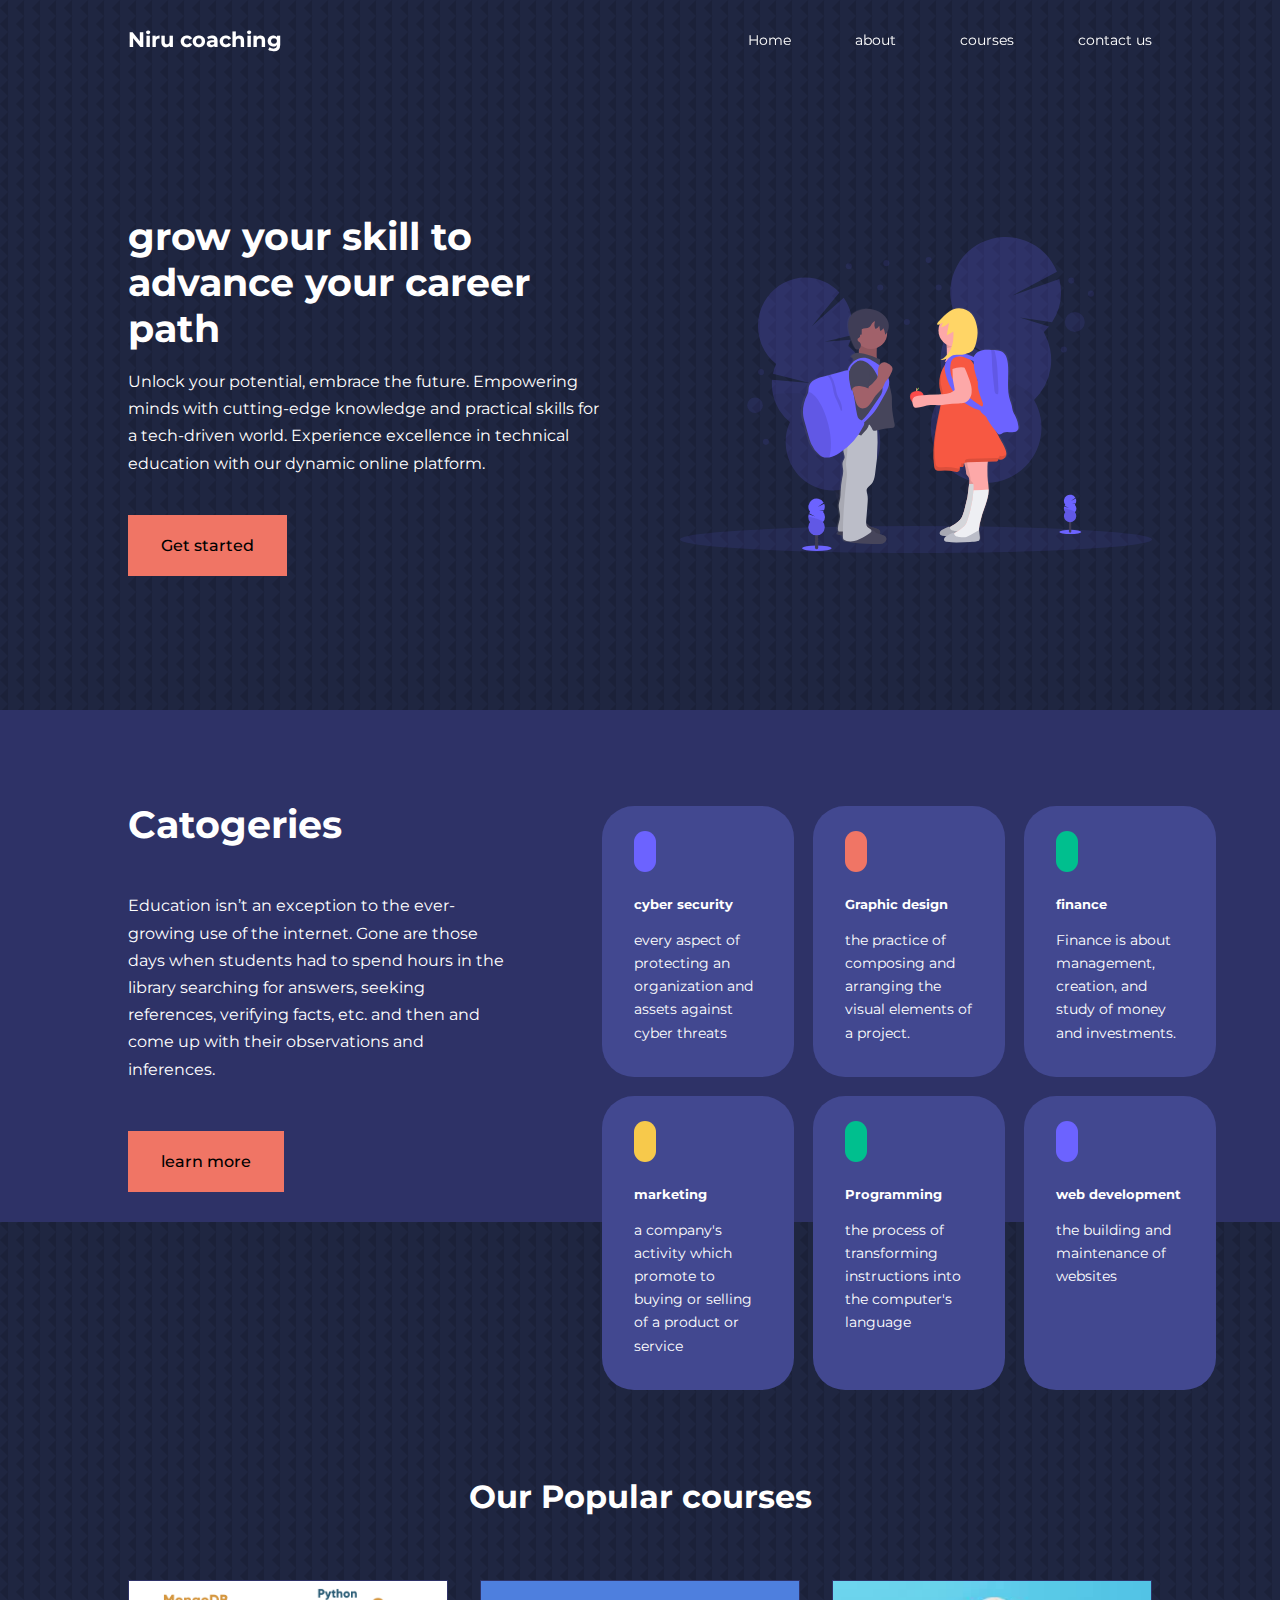
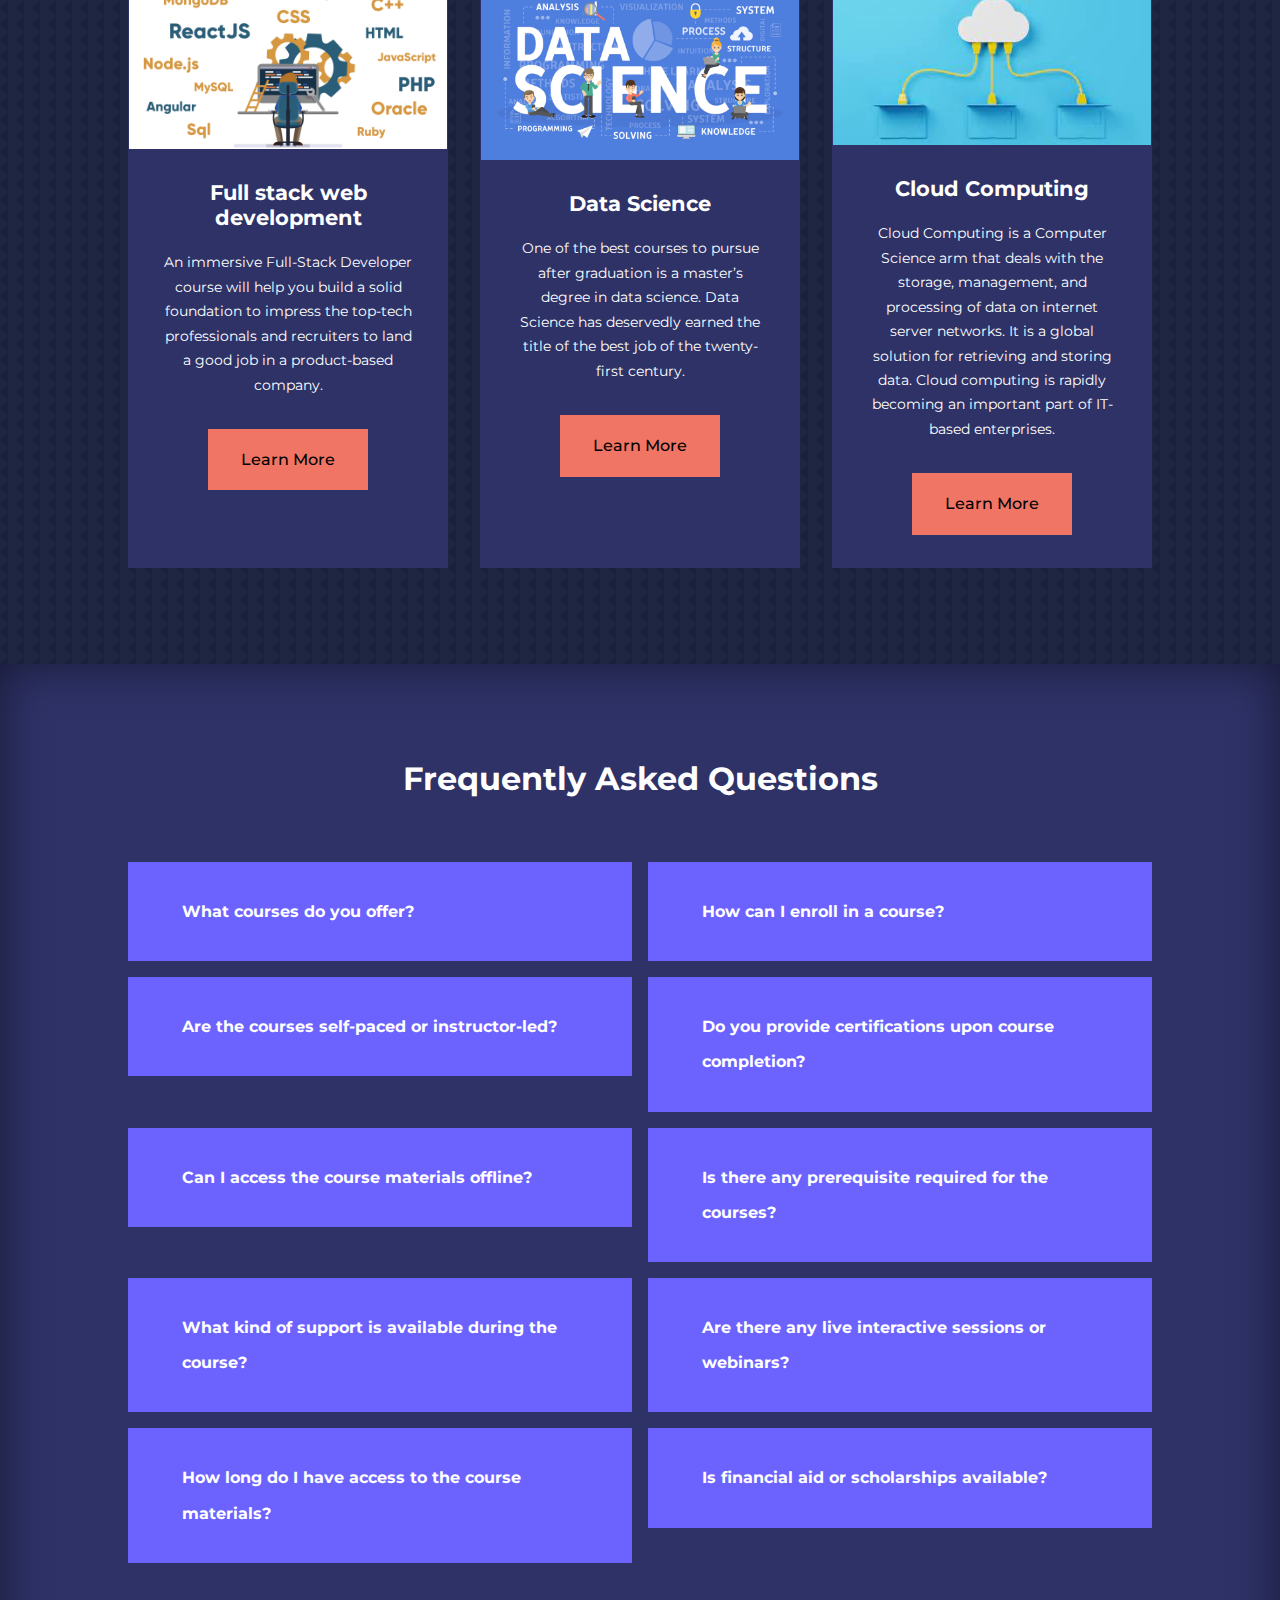
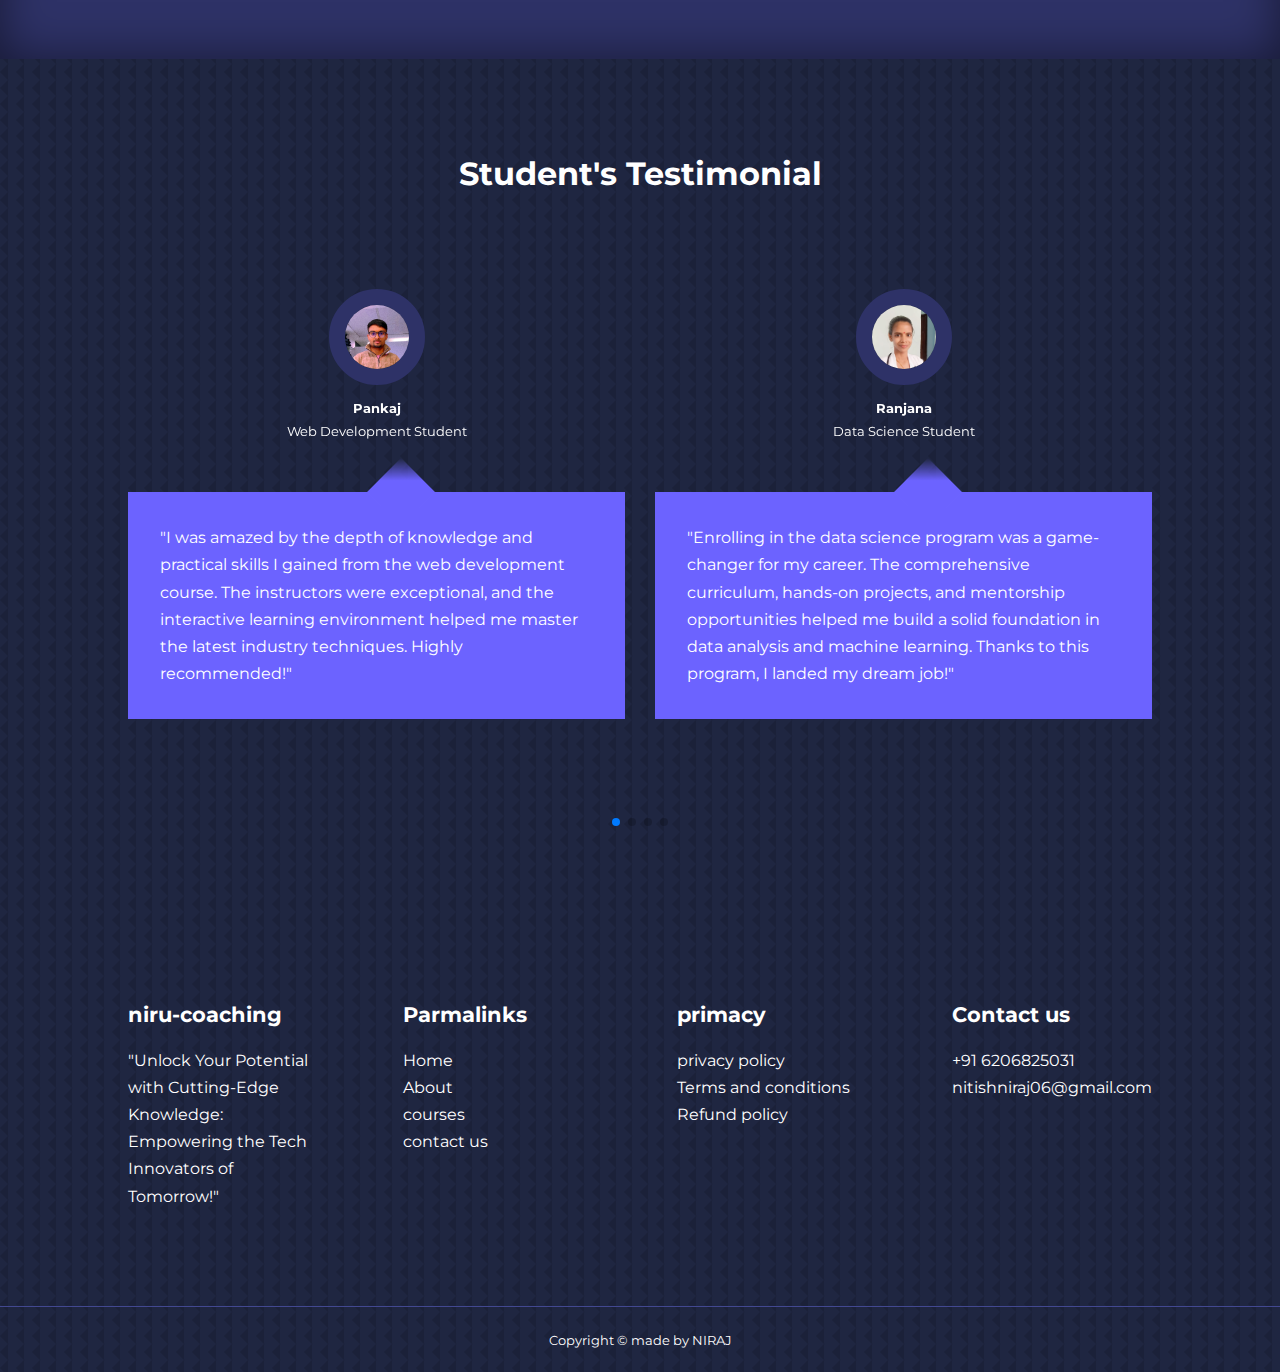
==== niru coaching/index.html @ 02f6eb76 "Add files via upload" ====
<!DOCTYPE html>
<html lang="en">

<head>
    <meta charset="UTF-8">
    <meta http-equiv="X-UA-Compatible" content="IE=edge">
    <meta name="viewport" content="width=device-width, initial-scale=1.0">
    <title>niru-coaching</title>

    <!-- FONTAWSOME CDN -->
    <link rel="stylesheet" href="https://cdnjs.cloudflare.com/ajax/libs/font-awesome/6.4.0/css/all.min.css"
        integrity="sha512-iecdLmaskl7CVkqkXNQ/ZH/XLlvWZOJyj7Yy7tcenmpD1ypASozpmT/E0iPtmFIB46ZmdtAc9eNBvH0H/ZpiBw=="
        crossorigin="anonymous" referrerpolicy="no-referrer" />

    <!-- google font -->
    <link rel="preconnect" href="https://fonts.googleapis.com">
    <link rel="preconnect" href="https://fonts.gstatic.com" crossorigin>
    <link href="https://fonts.googleapis.com/css2?family=Montserrat:wght@300;400;500;600;700&display=swap"
        rel="stylesheet">

    <!-------------- sweiper js CDN --------------------->
    <link rel="stylesheet" href="https://cdn.jsdelivr.net/npm/swiper@9/swiper-bundle.min.css" />
    <script src="https://cdn.jsdelivr.net/npm/swiper@9/swiper-bundle.min.js"></script>

    <link rel="stylesheet" href="./css/style.css">
    
    <style>
        body{ background-image: url(./images/bg-texture.png); }
    </style>


<!---------------- FAVICON ------------------->
<link rel="apple-touch-icon" sizes="180x180" href=".favicon/apple-touch-icon.png">
<link rel="icon" type="image/png" sizes="32x32" href="favicon/favicon-32x32.png">
<link rel="icon" type="image/png" sizes="16x16" href="favicon/favicon-16x16.png">
<link rel="manifest" href="favicon/site.webmanifest">
<meta name="msapplication-TileColor" content="#da532c">
<meta name="theme-color" content="#ffffff">



</head>

<body>
   
   
   
   
    <nav>
        <div class="container nav__container">
            <a href="index.html">
                <h4>Niru coaching</h4>
            </a>
            <ul class="nav__menu">
                <li><a href="index.html">Home</a></li>
                <li><a href="about.html">about</a></li>
                <li><a href="courses.html">courses</a></li>
                <li><a href="contact.html">contact us</a></li>
            </ul>
            <button id="open-menu-btn"><i class="fa-solid fa-bars"></i></i></button>
            <button id="close-menu-btn"><i class="fa-solid fa-xmark"></i></i></button>
        </div>
    </nav>


    
    <!--------------------------------- END OF NAVBAR -------------------------------->


    
    <header>
        <div class="container header__container">
            <div class="header__left">
                <h1>grow your skill to advance your career path</h1>
                <p>Unlock your potential, embrace the future. Empowering minds with cutting-edge knowledge and practical skills for a tech-driven world. Experience excellence in technical education with our dynamic online platform.</p>
                <a href="courses.html" class="btn btn-primery">Get started</a>

            </div>

            <div class="header__right">
                <div class="header__right-image">
                    <img src="images/header.svg">
                </div>
            </div>
        </div>
    </header>
    <!--------------------------------- END OF HEADER -------------------------------->
    <section class="categories">
        <div class="container catogeries__container">
            <div class="categories__left">
                <h1>Catogeries</h1>
                <p>Education isn’t an exception to the ever-growing use of the internet. Gone are those days when students had to spend hours in the library searching for answers, seeking references, verifying facts, etc. and then and come up with their observations and inferences.</p>
                <a href="#" class="btn">learn more</a>
            </div>

            <div class="catogeries__right">
                <article class="catogory">
                    <span class="catogory__icon"><i class="fa-solid fa-lock"></i></span>
                    <h5>cyber security</h5>
                    <p>every aspect of protecting an organization and assets against cyber threats</p>
                </article>

                <article class="catogory">
                    <span class="catogory__icon"><i class="fa-solid fa-wand-magic-sparkles"></i></span>
                    <h5>Graphic design</h5>
                    <p>the practice of composing and arranging the visual elements of a project.</p>
                </article>

                <article class="catogory">
                    <span class="catogory__icon"><i class="fa-sharp fa-solid fa-indian-rupee-sign"></i></span>
                    <h5>finance</h5>
                    <p>Finance is about management, creation, and study of money and investments.</p>
                </article>

                <article class="catogory">
                    <span class="catogory__icon"><i class="fa-solid fa-bullhorn"></i></span>
                    <h5>marketing</h5>
                    <p>a company's activity which promote to buying or selling of a product or service</p>
                </article>

                <article class="catogory">
                    <span class="catogory__icon"><i class="fa-solid fa-code"></i></i></span>
                    <h5>Programming</h5>
                    <p>the process of transforming instructions into the computer's language</p>
                </article>

                <article class="catogory">
                    <span class="catogory__icon"><i class="fa-solid fa-globe"></i></span>
                    <h5>web development</h5>
                    <p>the building and maintenance of websites</p>
                </article>
            </div>
        </div>
    </section>
    <!--------------------------------- END OF CATOGERY SECTION -------------------------------->
    <section class="courses">
        <h2>Our Popular courses</h2>
        <div class="container courses__container">
            <article class="course">
                <div class="course__image">
                    <img src="./images/course1.jpg" alt="">
                </div>
                <div class="course__info">
                    <h4>Full stack web development</h4>
                    <p>An immersive Full-Stack Developer course will help you build a solid foundation to impress the top-tech professionals and recruiters to land a good job in a product-based company.</p>
                    <a href="courses.html" class="btn btn-primery">Learn More</a>
                </div>
            </article>

            <article class="course">
                <div class="course__image">
                    <img src="./images/course2.jpg" alt="">
                </div>
                <div class="course__info">
                    <h4>Data Science</h4>
                    <p>One of the best courses to pursue after graduation is a master’s degree in data science. Data Science has deservedly earned the title of the best job of the twenty-first century.</p>
                    <a href="courses.html" class="btn btn-primery">Learn More</a>
                </div>
            </article>

            <article class="course">
                <div class="course__image">
                    <img src="./images/course3.jpg" alt="">
                </div>
                <div class="course__info">
                    <h4>Cloud Computing</h4>
                    <p>Cloud Computing is a Computer Science arm that deals with the storage, management, and processing of data on internet server networks. It is a global solution for retrieving and storing data. Cloud computing is rapidly becoming an important part of IT-based enterprises.</p>
                    <a href="courses.html" class="btn btn-primery">Learn More</a>
                </div>
            </article>
        </div>
    </section>

    <!--------------------------------- END OF POPULAR COURSES -------------------------------->

    <section class="faqs">
        <h2>Frequently Asked Questions</h2>
        <div class="container faqs__container">
            <article class="faq">
                <div class="faq_icon"><i class="fa-solid fa-plus"></i></div>
                <div class="question__answer">
                    <h4>What courses do you offer?</h4>
                    <p>We offer a wide range of courses covering various technical disciplines such as programming, web development, data science, artificial intelligence, cybersecurity, and more. Our course catalog is constantly expanding to meet the evolving demands of the industry.</p>
                </div>
            </article>

            <article class="faq">
                <div class="faq_icon"><i class="fa-solid fa-plus"></i></div>
                <div class="question__answer">
                    <h4>How can I enroll in a course?</h4>
                    <p>Enrolling in a course is easy! Simply visit our website, browse through the available courses, and select the one you're interested in. Click on the "Enroll" button, and you'll be guided through the enrollment process, which typically involves creating an account and making the necessary payment.</p>
                </div>
            </article>

            <article class="faq">
                <div class="faq_icon"><i class="fa-solid fa-plus"></i></i></div>
                <div class="question__answer">
                    <h4>Are the courses self-paced or instructor-led?</h4>
                    <p>We offer both self-paced and instructor-led courses to cater to different learning preferences. Self-paced courses allow you to study at your own convenience and progress through the materials at your preferred pace. Instructor-led courses provide structured learning with designated class timings and the opportunity to interact with instructors and fellow learners.</p>
                </div>
            </article>

            <article class="faq">
                <div class="faq_icon"><i class="fa-solid fa-plus"></i></div>
                <div class="question__answer">
                    <h4>Do you provide certifications upon course completion?</h4>
                    <p>Yes, upon successful completion of a course, we provide certifications that validate your skills and knowledge in the respective field. Our certifications are recognized and respected in the industry, helping you enhance your professional profile and career prospects.</p>
                </div>
            </article>

            <article class="faq">
                <div class="faq_icon"><i class="fa-solid fa-plus"></i></div>
                <div class="question__answer">
                    <h4>Can I access the course materials offline?</h4>
                    <p>Our courses are primarily delivered through our online platform, allowing you to access the course materials anytime and anywhere with an internet connection. However, in some cases, we offer downloadable resources that you can access offline for specific modules or lessons.</p>
                </div>
            </article>

            <article class="faq">
                <div class="faq_icon"><i class="fa-solid fa-plus"></i></div>
                <div class="question__answer">
                    <h4>Is there any prerequisite required for the courses?</h4>
                    <p>The prerequisite knowledge varies depending on the course. Some courses may have specific prerequisites, such as familiarity with a programming language or basic understanding of certain concepts. However, we also offer beginner-level courses that assume no prior knowledge, making them suitable for individuals with little to no technical background.</p>
                </div>
            </article>

            <article class="faq">
                <div class="faq_icon"><i class="fa-solid fa-plus"></i></div>
                <div class="question__answer">
                    <h4>What kind of support is available during the course?</h4>
                    <p>We provide comprehensive support throughout your learning journey. Our courses feature discussion forums, where you can interact with instructors and fellow learners to ask questions, seek clarification, and engage in meaningful discussions. Additionally, our support team is available via email or chat to address any technical or administrative queries you may have.</p>
                </div>
            </article>

            <article class="faq">
                <div class="faq_icon"><i class="fa-solid fa-plus"></i></div>
                <div class="question__answer">
                    <h4>Are there any live interactive sessions or webinars?</h4>
                    <p>Yes, we occasionally organize live interactive sessions and webinars conducted by industry experts. These sessions offer opportunities for real-time engagement, Q&A sessions, and in-depth discussions on specific topics related to the course content or industry trends.</p>
                </div>
            </article>

            <article class="faq">
                <div class="faq_icon"><i class="fa-solid fa-plus"></i></div>
                <div class="question__answer">
                    <h4>How long do I have access to the course materials?</h4>
                    <p>Upon enrollment, you typically gain access to the course materials for an extended period. The specific duration of access varies depending on the course, ranging from a few months to a year or more. This allows you ample time to study, review the materials, and complete any assignments or assessments at your own pace.</p>
                </div>
            </article>

            <article class="faq">
                <div class="faq_icon"><i class="fa-solid fa-plus"></i></div>
                <div class="question__answer">
                    <h4>Is financial aid or scholarships available?</h4>
                    <p>We understand the importance of making education accessible to all. While the availability of financial aid or scholarships may vary, we strive to provide opportunities for eligible individuals. Please check our website or contact our support team for information regarding any available financial aid options or scholarship programs.</p>
                </div>
            </article>
        </div>
    </section>

    <script>
        const faqs = document.querySelectorAll('.faq');

        faqs.forEach(faq => {
            faq.addEventListener('click', () => {
                faq.classList.toggle('open');

                //change icon from plus to the minus
                const icon = faq.querySelector('.faq_icon i ');
                if (icon.className === "fa-solid fa-plus") {
                    icon.className = "fa-solid fa-minus";
                } else {
                    icon.className = "fa-solid fa-plus";
                }
            })
        })
    </script>

    <!--------------------------------- END OF FAQs -------------------------------->

    <!------------- starting of the student testimonial section ------------------------>

    <section class="container testimonials__container mySwiper">
        <h2>Student's Testimonial</h2>
        <div class="swiper-wrapper">
            <article class="testimonial swiper-slide">
                <div class="avatar">
                    <img src="./images/avatar1.jpg" alt="">
                </div>
                <div class="testimonial__info">
                    <h5>Pankaj</h5>
                    <small>Web Development Student</small>
                </div>
                <div class="testimonial__body">
                    <p>"I was amazed by the depth of knowledge and practical skills I gained from the web development course. The instructors were exceptional, and the interactive learning environment helped me master the latest industry techniques. Highly recommended!"</p>
                </div>
            </article>


            <article class="testimonial swiper-slide">
                <div class="avatar">
                    <img src="./images/avatar2.jpg" alt="">
                </div>
                <div class="testimonial__info">
                    <h5>Ranjana</h5>
                    <small>Data Science Student</small>
                </div>
                <div class="testimonial__body">
                    <p>"Enrolling in the data science program was a game-changer for my career. The comprehensive curriculum, hands-on projects, and mentorship opportunities helped me build a solid foundation in data analysis and machine learning. Thanks to this program, I landed my dream job!"</p>
                </div>
            </article>


            <article class="testimonial swiper-slide">
                <div class="avatar">
                    <img src="./images/avatar3.jpg" alt="">
                </div>
                <div class="testimonial__info">
                    <h5>Himanshu</h5>
                    <small>Programming Student</small>
                </div>
                <div class="testimonial__body">
                    <p>"I had zero coding experience before joining the programming course. The course structure and step-by-step guidance helped me grasp coding concepts quickly. The support from instructors and the online community made my learning journey enjoyable and rewarding. Now, I'm confident in my programming abilities!"</p>
                </div>
            </article>


            <article class="testimonial swiper-slide">
                <div class="avatar">
                    <img src="./images/avatar4.jpg" alt="">
                </div>
                <div class="testimonial__info">
                    <h5>Shivam</h5>
                    <small>Cybersecurity Student</small>
                </div>
                <div class="testimonial__body">
                    <p>"The cybersecurity course surpassed my expectations. The content was up-to-date and covered various cybersecurity domains. The practical labs and simulated scenarios gave me a real-world perspective on tackling security threats. This course equipped me with the skills to protect organizations from cyber risks."</p>
                </div>
            </article>


            <article class="testimonial swiper-slide">
                <div class="avatar">
                    <img src="./images/avatar5.jpg" alt="">
                </div>
                <div class="testimonial__info">
                    <h5>Pritam</h5>
                    <small>Artificial Intelligence Student</small>
                </div>
                <div class="testimonial__body">
                    <p>"I couldn't be happier with my experience in the artificial intelligence course. The curriculum was well-structured, and the instructors were knowledgeable and approachable. The course not only taught me the theory but also provided hands-on projects that allowed me to apply AI techniques. It was truly transformative!"</p>
                </div>
            </article>
        </div>
        <div class="swiper-pagination"></div>
    </section>

    <script>
        var swiper = new Swiper(".mySwiper", {
            slidesPerView: 1,
            spaceBetween: 30,
            pagination: {
                el: ".swiper-pagination",
                clickable: true,
            },
            //when window width is >= 600px
            breakpoints: {
                600: {
                    slidesPerView: 2
                }
            }
        });
    </script>

    <!--------- NOW IT'S TIME FOR THE FOOTER SECTION  --------->

    <footer>
        <div class="container footer__container">
            <div class="footer__1">
                <a href="index.html" class="footer__logo">
                    <h4>niru-coaching</h4>
                </a>
                <p>"Unlock Your Potential with Cutting-Edge Knowledge: Empowering the Tech Innovators of Tomorrow!"</p>
            </div>

            <div class="footer__2">
                <h4>Parmalinks</h4>
                <ul class="Parmalinks">
                    <li><a href="index.html">Home</a></li>
                    <li><a href="about.html">About</a></li>
                    <li><a href="courses.html">courses</a></li>
                    <li><a href="contact.html">contact us</a></li>
                </ul>
            </div>

            <div class="footer__3">
                <h4>primacy</h4>
                <ul class="privacy">
                    <li><a href="#">privacy policy</a></li>
                    <li><a href="#">Terms and conditions</a></li>
                    <li><a href="#"></a>Refund policy</li>
                </ul>
            </div>

            <div class="footer__4">
                <h4>Contact us</h4>
                <div>
                    <p>+91 6206825031</p>
                    <p>nitishniraj06@gmail.com</p>
                </div>
            
                <ul class="footer__socials">
                <li><a href="https://www.facebook.com/profile.php?id=100011312194742"><i class="fa-brands fa-facebook"></i></a></li>
                <li><a href="https://www.instagram.com/niru.nny/"><i class="fa-brands fa-instagram"></i></a></li>
                <li><a href="#"><i class="fa-brands fa-twitter"></i></a></li>
                <li><a href="https://www.linkedin.com/in/niru-nny/"><i class="fa-brands fa-linkedin"></i></a></li>
            </ul>
            </div>
        </div>
        <div class="footer__copyright">
            <small>Copyright &copy; made by <i class="fa-solid fa-heart fa-beat-fade" style="color: #fa2500;"></i>
                NIRAJ</small>
        </div>
    </footer>

    <!--------- FOOTER SECTION ENDS --------->

    <script src="main.js"></script>


</body>
 
</html>
---- niru coaching/css/style.css ----
* {
  margin: 0;
  padding: 0;
  border: 0;
  outline: 0;
  text-decoration: none;
  list-style: none;
  box-sizing: border-box;
}

:root {
  --color-primary: #6c63ff;
  --color-success: #00bf8e;
  --color-warning: #f7c94b;
  --color-danger: #f07565;
  --color-danger-variant: rgba(247, 88, 66, 0.4);
  --color-white: #fff;
  --color-light: rgba(255, 255, 255, 0.7);
  --color-black: #000;
  --color-bg: #1f2641;
  --color-bg1: #2e3267;
  --color-bg2: #424890;

  --container-width-lg: 80%;
  --container-width-md: 90%;
  --container-width-sm: 94%;

  --transition: all 400ms ease;
}

body {
  font-family: "Montserrat", sans-serif;
  line-height: 1.7;
  color: var(--color-white);
  background: var(--color-bg);
}

.container {
  width: var(--container-width-lg);
  margin: 0 auto;
}

section {
  padding: 6rem 0;
}

section h2 {
  text-align: center;
  margin-bottom: 4rem;
}

h1,
h2,
h3,
h4,
h5 {
  line-height: 1.2;
}

h1 {
  font-size: 2.4rem;
}

h2 {
  font-size: 2rem;
}

h3 {
  font-size: 1.6rem;
}

h4 {
  font-size: 1.3rem;
}

a {
  color: var(--color-white);
}

img {
  width: 100%;
  display: block;
  object-fit: cover;
}

.btn {
  display: inline-block;
  background: var(--color-danger);
  color: var(--color-black);
  padding: 1rem 2rem;
  border: 1px solid transparent;
  font-weight: 500;
  transition: var(--transition);
}

.btn:hover {
  background: transparent;
  color: var(--color-white);
  border-color: var(--color-white);
}

.btn-primary {
  background: var(--color-white);
  color: var(--color-danger);
}

/*===============  NAVBAR  ==========*/
nav {
  background: transparent;
  width: 100vw;
  height: 5rem;
  position: fixed;
  top: 0;
  z-index: 11;
}

/*----changing the color of the navbar upon scrolling using javascript ----*/
.window-scroll {
  background: var(--color-primary);
  box-shadow: 0 1rem 2rem rgba(0, 0, 0, 0.2);
}

.nav__container {
  height: 100%;
  display: flex;
  justify-content: space-between;
  align-items: center;
}

nav button {
  display: none;
}

.nav__menu {
  display: flex;
  align-items: center;
  gap: 4rem;
}

.nav__menu a {
  font-size: 0.9rem;
  transition: var(--transition);
}

.nav__menu a:hover {
  color: var(--color-bg2);
}

/*===============  HEADER  ==========*/
header {
  position: relative;
  top: 5rem;
  overflow: hidden;
  height: 70vh;
  margin-bottom: 5rem;
}

.header__container {
  display: grid;
  grid-template-columns: 1fr 1fr;
  align-items: center;
  gap: 5rem;
  height: 100%;
}

.header__left p {
  margin: 1rem 0 2.4rem;
}

/*===============  CATOGERIES  ==========*/
.categories {
  background: var(--color-bg1);
  height: 32rem;
}

.categories h1 {
  line-height: 1;
  margin-bottom: 3rem;
}

.catogeries__container {
  display: grid;
  grid-template-columns: 40% 60%;
  gap: 4rem;
}

.categories__left {
  margin-right: 2rem;
}

.categories__left p {
  margin: 1rem 0 3rem;
}

.catogeries__right {
  display: grid;
  grid-template-columns: repeat(3, 1fr);
  gap: 1.2rem;
}

.catogory {
  background: var(--color-bg2);
  padding: 2rem;
  border-radius: 2rem;
  transition: var(--transition);
}

.catogory:hover {
  box-shadow: 0 3rem 3rem rgba(0, 0, 0, 0.3);
  z-index: 1;
}

.catogory:nth-child(2) .catogory__icon {
  background: var(--color-danger);
}

.catogory:nth-child(3) .catogory__icon {
  background: var(--color-success);
}

.catogory:nth-child(4) .catogory__icon {
  background: var(--color-warning);
}

.catogory:nth-child(5) .catogory__icon {
  background: var(--color-success);
}

.catogory__icon {
  background: var(--color-primary);
  padding: 0.7rem;
  border-radius: 0.9rem;
}

.catogory h5 {
  margin: 2rem 0 1rem;
}

.catogory p {
  font-size: 0.85rem;
}

/*===============  POPULAR COURSES  ==========*/
.courses {
  margin-top: 10rem;
}

.courses__container {
  display: grid;
  grid-template-columns: repeat(3, 1fr);
  gap: 2rem;
}

.course {
  background: var(--color-bg1);
  text-align: center;
  border: 1px solid transparent;
  transition: var(--transition);
}

.course:hover {
  background: transparent;
  border-color: var(--color-primary);
}

.course__info {
  padding: 2rem;
}

.course__info p {
  margin: 1.2rem 0 2rem;
  font-size: 0.9rem;
}

/*===============  FAQs  ==========*/
.faqs {
  background: var(--color-bg1);
  box-shadow: inset 0 0 3rem rgba(0, 0, 0, 0.5);
}

.faqs__container {
  display: grid;
  grid-template-columns: 1fr 1fr;
  gap: 1rem;
}

.faq {
  padding: 2rem;
  display: flex;
  align-items: center;
  gap: 1.4rem;
  height: fit-content;
  background: var(--color-primary);
  cursor: pointer;
}

.faq h4 {
  font-size: 1rem;
  line-height: 2.2;
}

.faq_icon {
  align-self: flex-start;
  font-size: 1.2rem;
}

.faq p {
  margin-top: 0.8rem;
  display: none;
}

.faq.open p {
  display: block;
}

/*===============  TESTIMONIAL SECTION  ==========*/

.testimonials__container {
  overflow-x: hidden;
  position: relative;
  margin-bottom: 5rem;
}

.testimonial {
  padding-top: 2rem;
}

.avatar {
  width: 6rem;
  height: 6rem;
  border-radius: 50%;
  overflow: hidden;
  margin: 0 auto 1rem;
  border: 1rem solid var(--color-bg1);
}

.testimonial__info {
  text-align: center;
}

.testimonial__body {
  background: var(--color-primary);
  padding: 2rem;
  margin-top: 3rem;
  position: relative;
}

.testimonial__body::before {
  content: "";
  display: block;
  background: linear-gradient(135deg,
      transparent,
      var(--color-primary),
      var(--color-primary),
      var(--color-primary));
  width: 3rem;
  height: 3rem;
  position: absolute;
  left: 50%;
  top: -1.5rem;
  transform: rotate(45deg);
}

/*===============  FOOTER SECTION  ==========*/
.footer {
  background: var(--color-bg1);
  padding-top: 5rem;
  font-size: 0.9rem;
}

.footer__container {
  display: grid;
  grid-template-columns: repeat(4, 1fr);
  gap: 5rem;
  padding-top: 5rem;
}

.footer__container>div h4 {
  margin-bottom: 1.2rem;
}

.footer__1 p {
  margin: 0 0 2rem;
}

footer ul li a:hover {
  text-decoration: underline;
}

.footer__socials {
  display: inline-flex;
  gap: 1rem;
  font-size: 1.2rem;
  margin-top: 2rem;
}

.footer__copyright {
  text-align: center;
  margin-top: 4rem;
  padding: 1.2rem 0;
  border-top: 1px solid var(--color-bg2);
}



/* =============MEDIA QUARIES FOR THE TABLET SCREEN ===============*/
@media screen and (max-width: 1024px) {
  .container{
    width: var(--container-width-md);
  }

  h1{
    font-size: 2.2rem;
  }

  h2{
    font-size: 1.7rem;
  }

  h3{
    font-size: 1.4rem;
  }

  h4{
    font-size: 1.2rem;
  }

/* ======================HIDING OF THE NAVBAR ================== */
nav button {
  display: inline-block;
  background: transparent;
  font-size: 1.8rem;
  color: var(--color-white);
  cursor: pointer;
}

nav button#close-menu-btn{
  display: none;
}

.nav__menu{
  position: fixed;
  top: 5rem;
  right: 5%;
  height: fit-content;
  width: 18rem;
  flex-direction: column;
  gap: 0;
  display: none;
}

.nav__menu li {
  width: 100%;
  height: 5.8rem;
  animation: animateNavItems 400ms linear forwards;
  transform-origin: top right;
  opacity: 0;
}

.nav__menu li:nth-child(2){
  animation-delay: 200ms;
}

.nav__menu li:nth-child(3){
  animation-delay: 400ms;
}

.nav__menu li:nth-child(4){
  animation-delay: 600ms;
}

@keyframes animateNavItems {
  0%{
    transform: rotateZ(-90deg) rotateX(90deg) scale(0.1);
  }
  100%{
    transform: rotateZ(0deg) rotateX(0deg) scale(1);
    opacity: 1;
  }
}

.nav__menu li a{
  background: var(--color-primary);
  box-shadow: -4rem 6rem 10rem rgba(0, 0, 0, 0.6);
  width: 100%;
  height: 100%;
  display: grid;
  place-items: center;
}

.nav__menu li a:hover{
  background: var(--color-bg2);
  color: var(--color-white);
}

/* ====================== HEADER ================== */
header{
  height: 52vh;
  margin-bottom: 4rem;
}

.header__container{
  gap: 0;
  padding-bottom: 3rem;
}

/* ====================== CATOGERIES ================== */
.categories{
  height: auto;
}

.catogeries__container{
  grid-template-columns: 1fr;
  gap: 3rem;
}

.categories__left{
  margin-right: 0;
}


/* ====================== POPULAR COURSES ================== */
.course{
  margin-top: 0;
}

.courses__container{
  grid-template-columns: 1fr 1fr;
}

/* ====================== FAQs ================== */
.faqs__container{
  grid-template-columns: 1fr;
}

.faq{
  padding: 1.5rem;
}
/* ====================== FOOTER ================== */
.footer__container{
  grid-template-columns: 1fr 1fr;
}
}


/* ====================== MEDIA QUERIES (PHONE) ================== */
@media screen and (max-width : 600px) {
  .container{
    width: var(--container-width-sm);
  }

/* ====================== NAVBAR ================== */
.nav__menu{
  right: 3%;
}

/* ====================== HEADER ================== */
header{
  height: 100vh;
}

.header__container{
  grid-template-columns: 1fr;
  text-align: center;
  margin-top: 0;
}
.header__left p {
  margin-bottom: 1.3rem;
}

/* ====================== CATEGORIES ================== */
.catogeries__right{
  grid-template-columns: 1fr 1fr;
  gap: 0.7rem;
}

.catogory{
  padding: 1rem;
  border-radius: 1rem;
}

.catogory__icon{
  margin-top: 4px;
  display: inline-block;
}

.categories__left p{
  text-align: center;
}

.categories__left h1{
  text-align: center;
}

/* ====================== POPULAR COURSES ================== */

.courses__container{
  grid-template-columns: 1fr;
}

/* ====================== TESTIMONIALS ================== */
.testimonial__body {
  padding: 1.2rem;
}

/* ====================== FOOTER ================== */
.footer__container{
  grid-template-columns: 1fr;
  text-align: center;
  gap: 2rem;
}

.footer__1 p{
  margin: 1rem auto;
}

.footer__socials{
  justify-content: center;
}

}
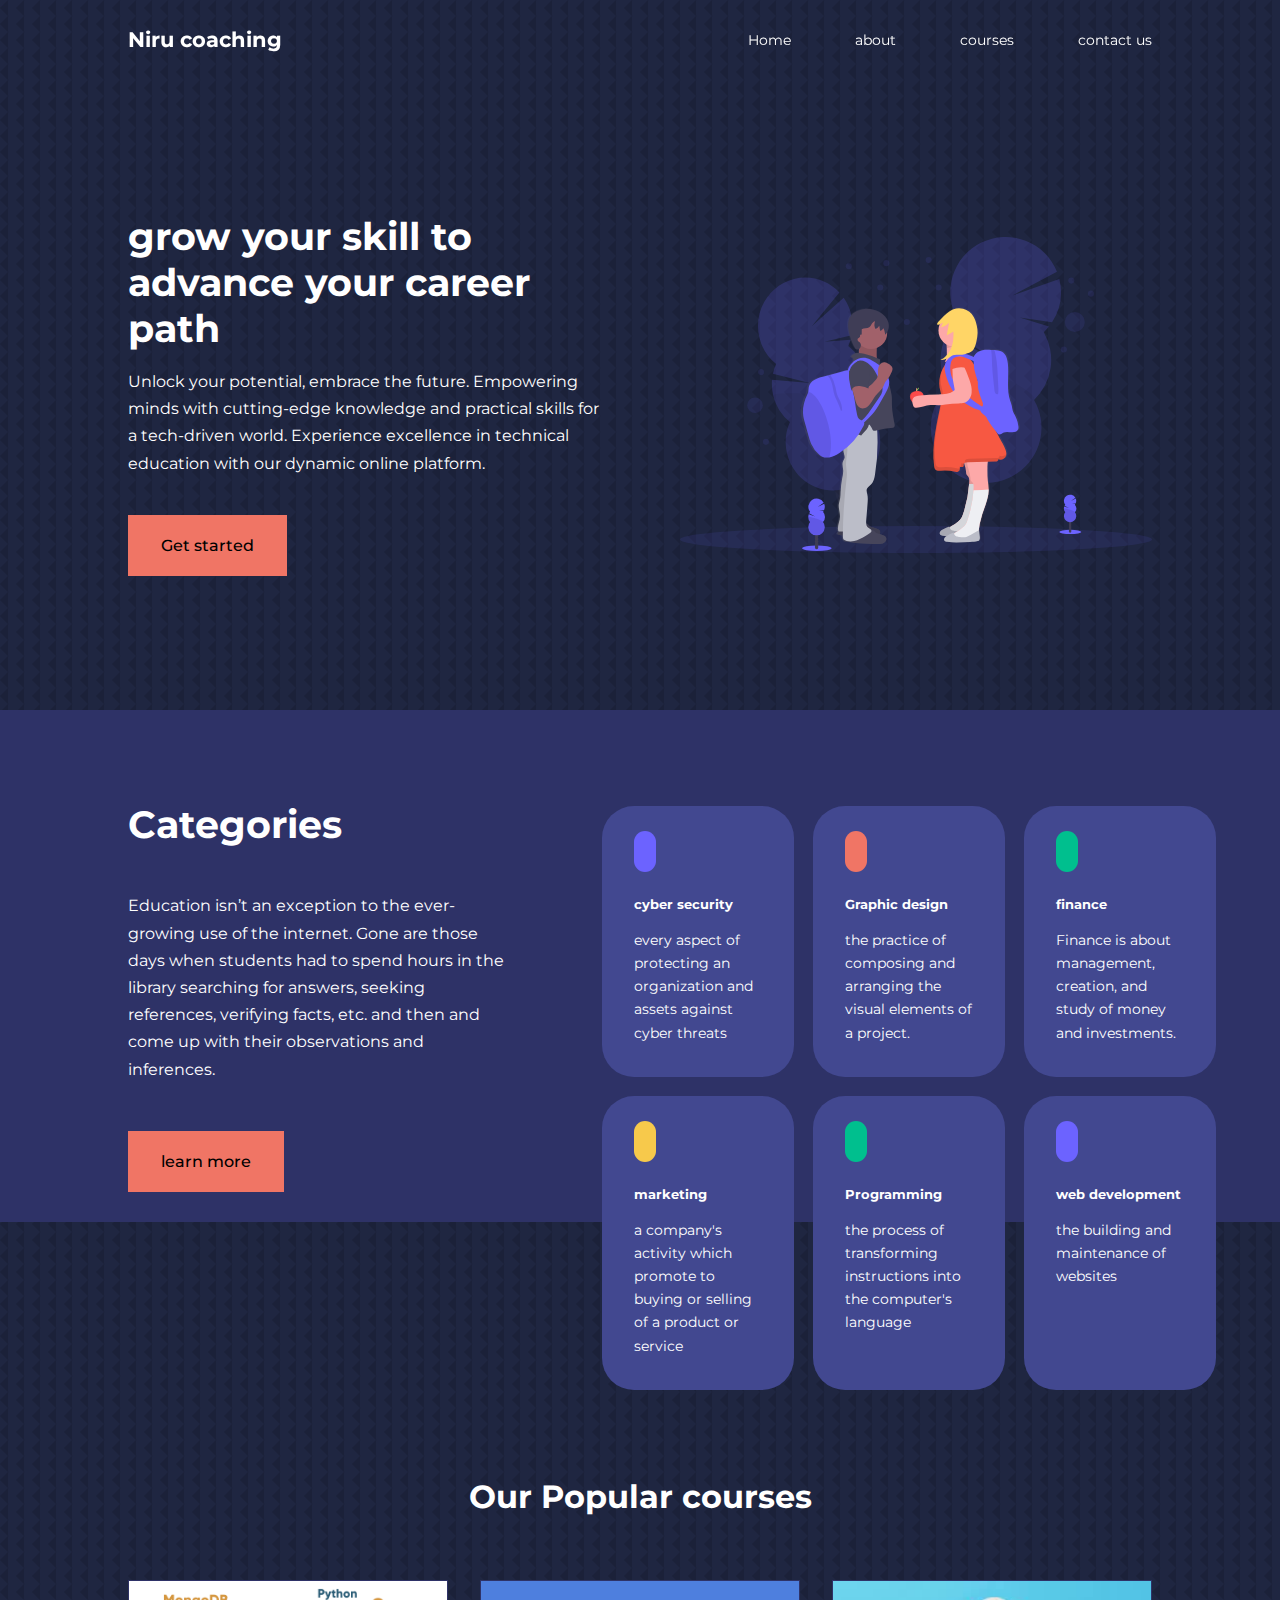
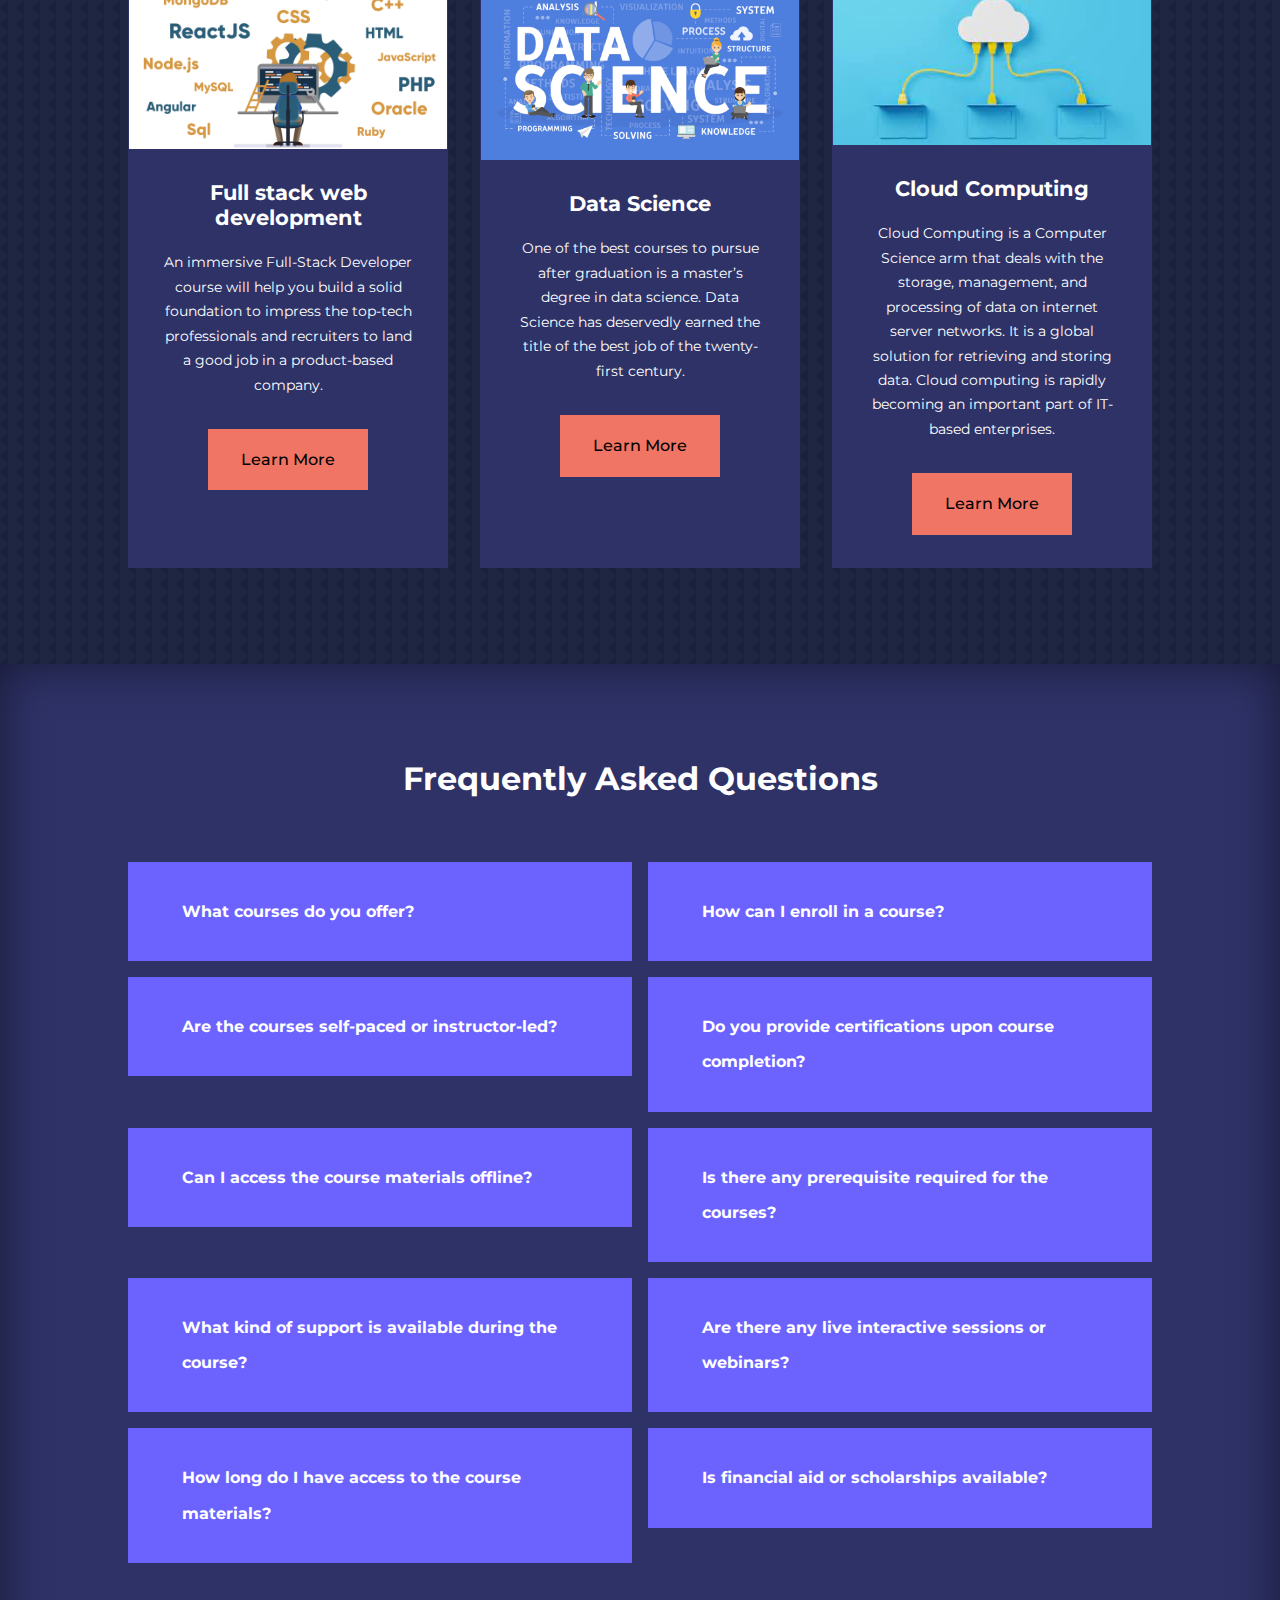
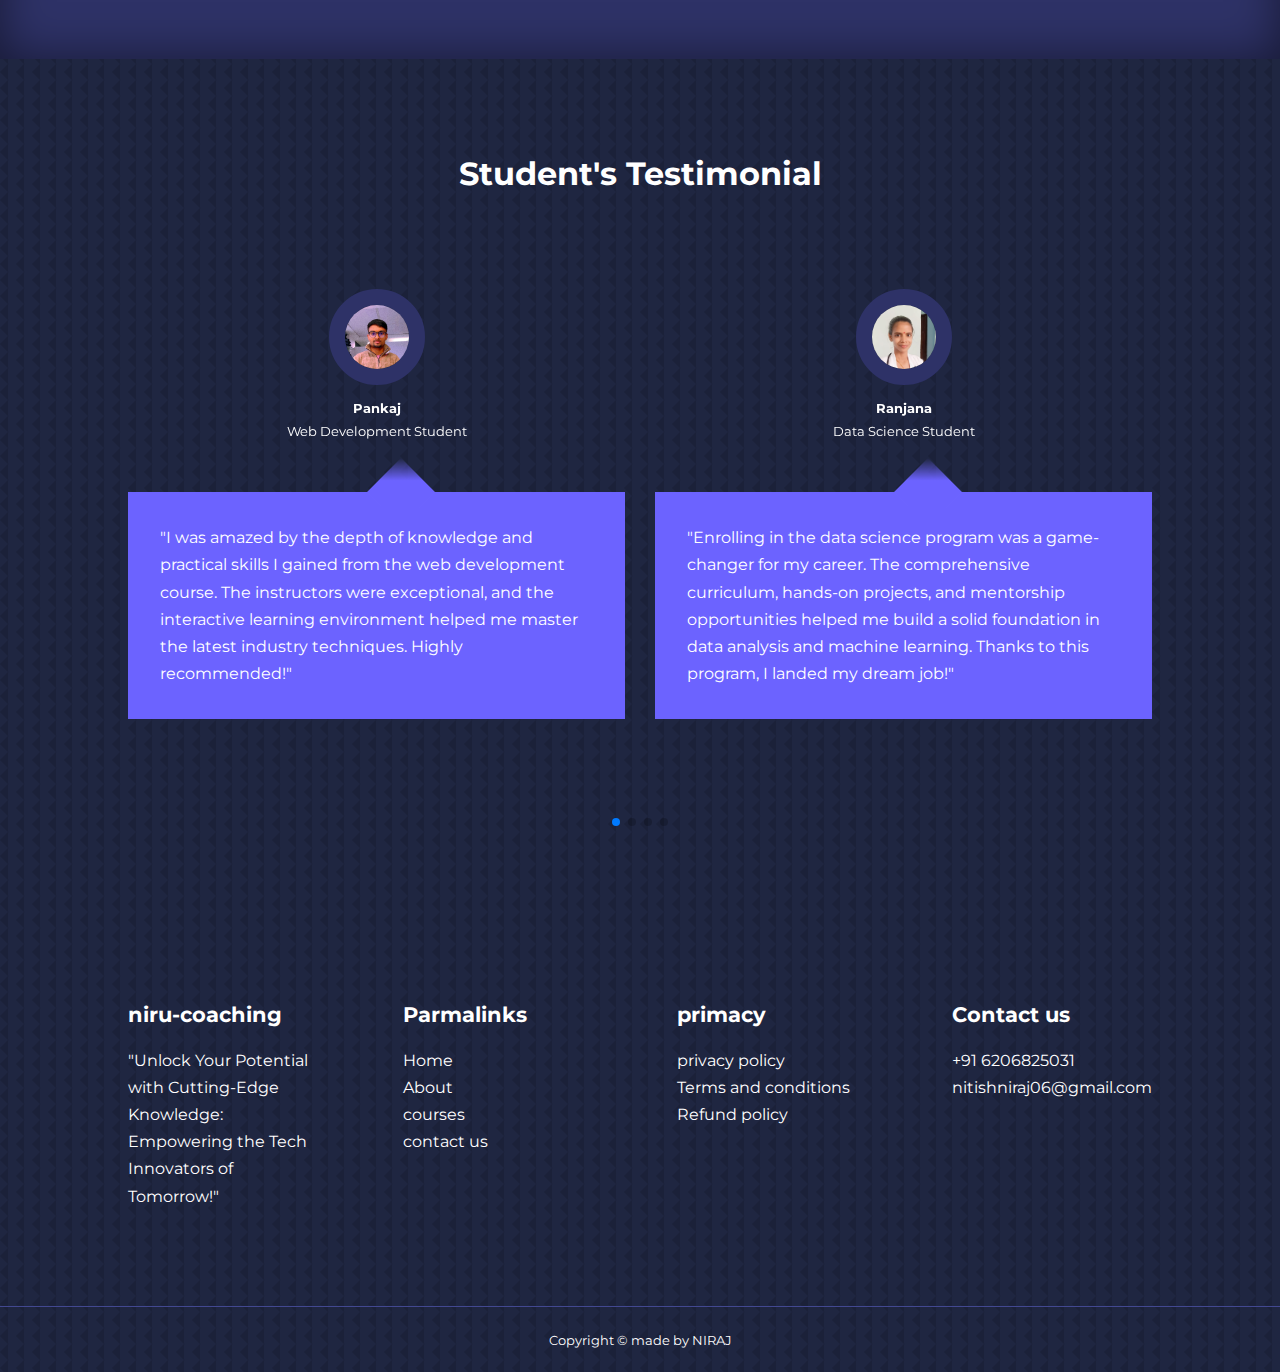
==== commit 46de0003: "Update index.html" ====
--- a/niru coaching/index.html
+++ b/niru coaching/index.html
@@ -88,7 +88,7 @@
     <section class="categories">
         <div class="container catogeries__container">
             <div class="categories__left">
-                <h1>Catogeries</h1>
+                <h1>Categories</h1>
                 <p>Education isn’t an exception to the ever-growing use of the internet. Gone are those days when students had to spend hours in the library searching for answers, seeking references, verifying facts, etc. and then and come up with their observations and inferences.</p>
                 <a href="#" class="btn">learn more</a>
             </div>
@@ -430,4 +430,4 @@
 
 </body>
  
-</html>+</html>
